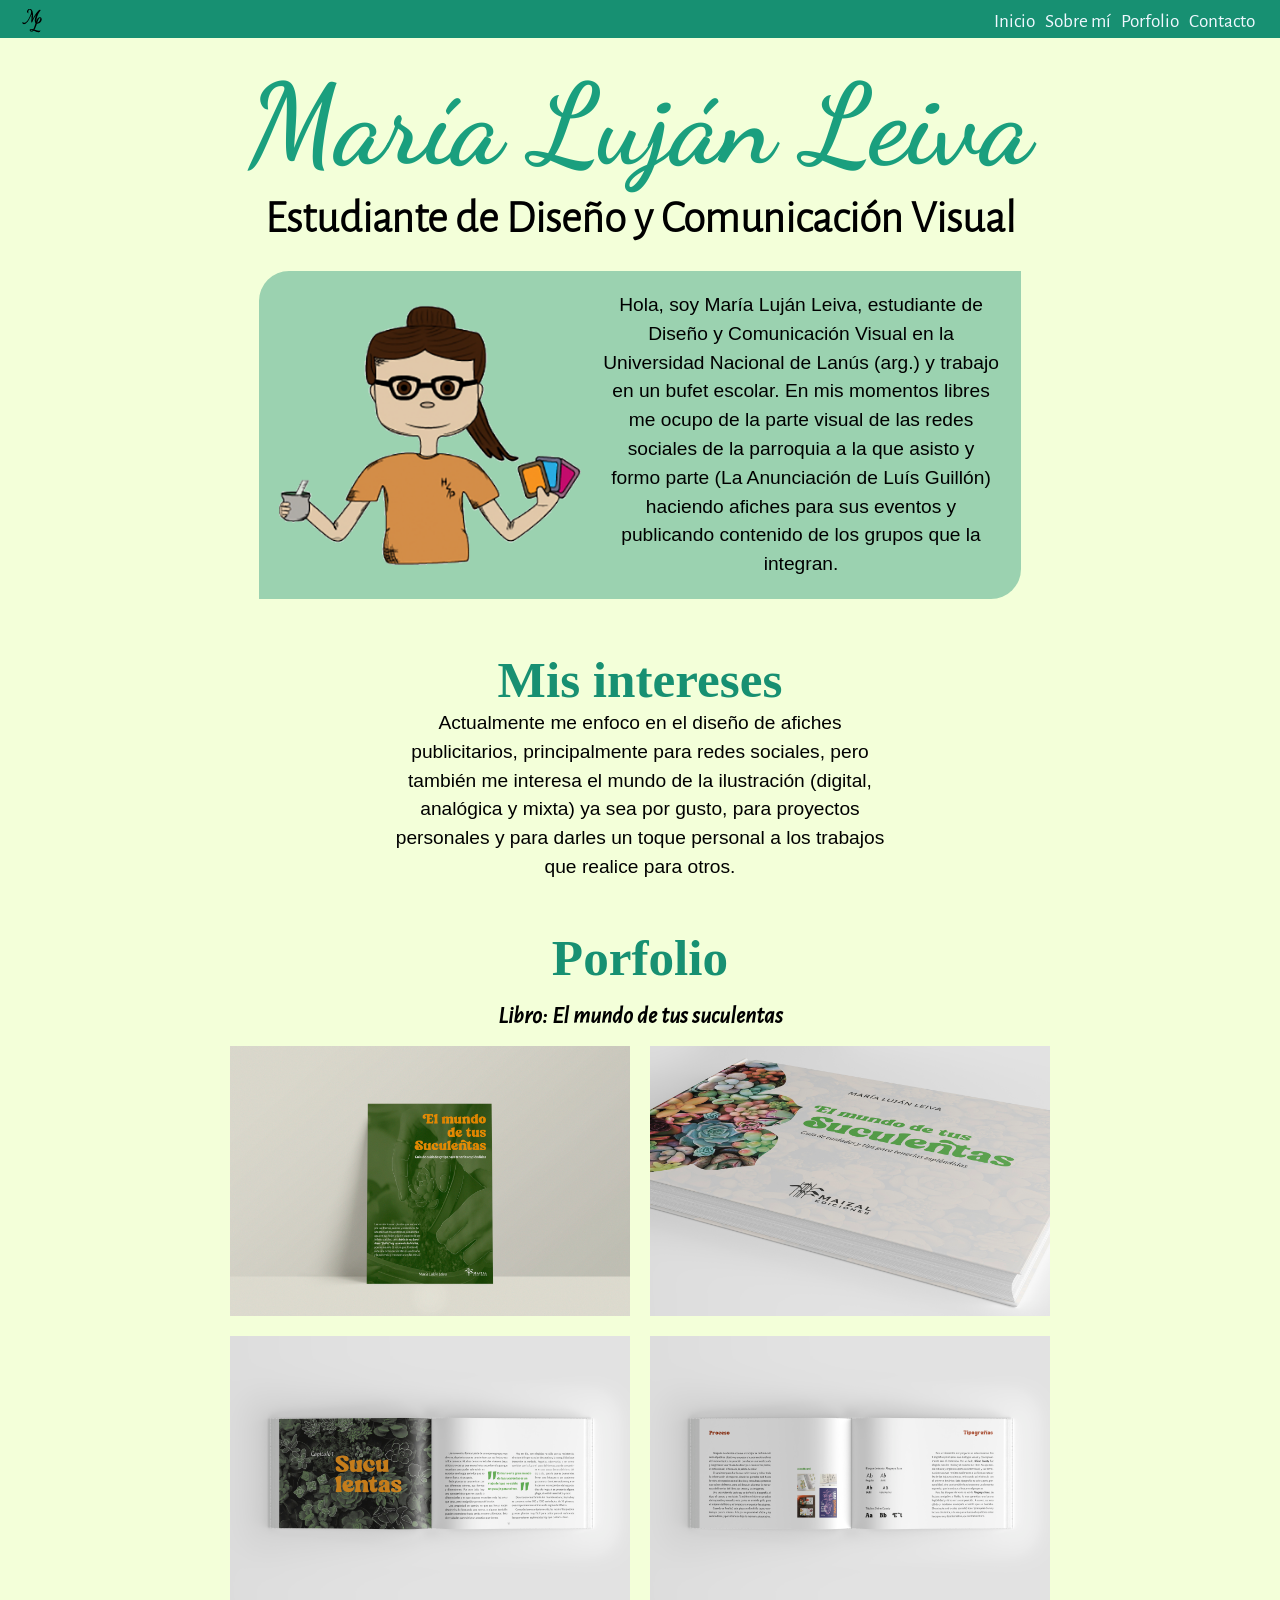
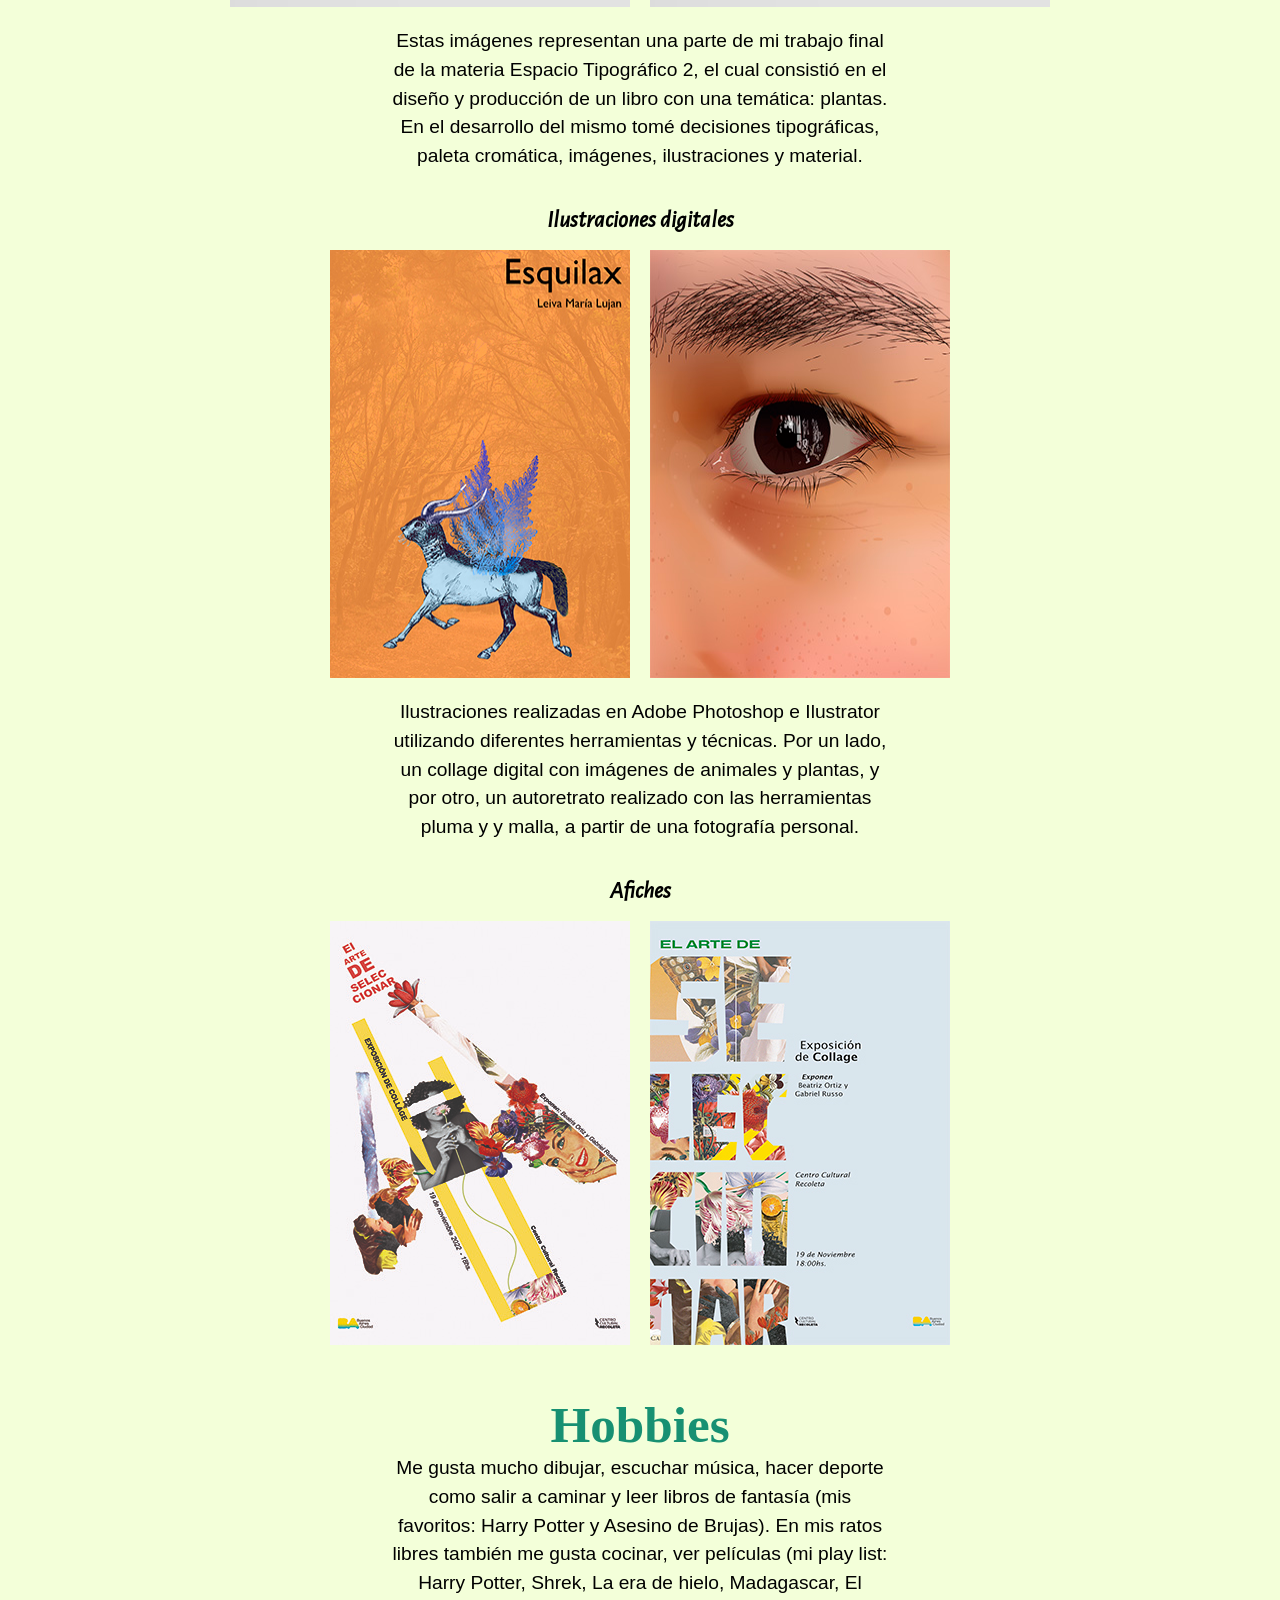
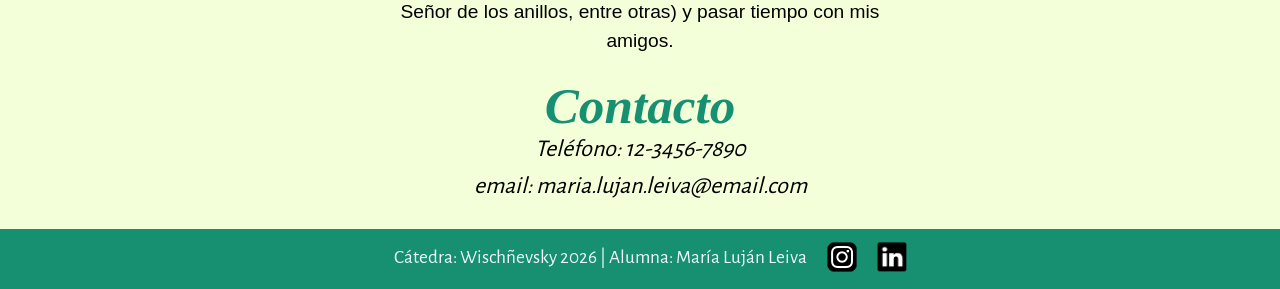
==== index.html @ c5e0c6cf "agregado de porfofolio" ====
<!DOCTYPE html>
<html>
    <head>
        <meta charset="utf-8">
        <title>Primer Trabajo Práctico</title>
        <link href="estilos.css" rel="stylesheet" type="text/css">
        <link rel="icon" type="image/png" href="img/favicom.png">    
    </head>
    <body>
        <header>
            <img src="img/logopersonal.png" alt="Logo">
            <nav class="botonera">
                <a href="#">Inicio</a>
                <a href="#">Sobre mí</a>
                <!--<a href="#">Intereses</a>-->
                <a href="porfolio.html">Porfolio</a>
                <!--<a href="#">Formación</a>-->
                <a href="#">Contacto</a>
            </nav>
        </header>

        <main>  
            <section>
                <h1>María Luján Leiva</h1>
                <h2>Estudiante de Diseño y Comunicación Visual</h2>
                <div class="icono">
                    <img src="img/ilustracion.mia.png" width="302" height="259.84" alt="Autoretrato"> 
                    <p>Hola, soy María Luján Leiva, estudiante de Diseño y Comunicación Visual en la Universidad Nacional de Lanús (arg.) y trabajo en un bufet escolar. En mis momentos libres me ocupo de la parte visual de las redes sociales de la parroquia a la que asisto y formo parte (La Anunciación de Luís Guillón) haciendo afiches para sus eventos y publicando contenido de los grupos que la integran.</p> 
                </div>
            </section>              

            <section class="interes">
                <h3>Mis intereses</h3>
                <p>Actualmente me enfoco en el diseño de afiches publicitarios, principalmente para redes sociales, pero también me interesa el mundo de la ilustración (digital, analógica y mixta) ya sea por gusto, para proyectos personales y para darles un toque personal a los trabajos que realice para otros.</p>
            </section>
            
            <section>
                <h3>Porfolio</h3>
                <h4>Libro: El mundo de tus suculentas</h4>
            </section>
             <section id="trabajos-galeria">
                <img src="img/afiche.jpg" alt="Trabajo práctico ET2"   width="400" height="270.66">  
                <img src="img/libroportada.jpg" alt="Portada de: El mundo de tus suculentas" width="400" height="270.66"> 
                <img src="img/librodoblepagina.jpg" alt="Doble página del libro: El mundo de tus suculentas" width="400" height="270.66"> 
                <img src="img/memoriadescriptivadoblepagina.jpg" alt="Contraportada del libro: El mundo de tus suculentas" width="400" height="270.66"> 
                <p>Estas imágenes representan una parte de mi trabajo final de la materia Espacio Tipográfico 2, el cual consistió en el diseño y producción de un libro con una temática: plantas. En el desarrollo del mismo tomé decisiones tipográficas, paleta cromática, imágenes, ilustraciones y material.</p>
            </section>
            <section>
                <h4>Ilustraciones digitales</h4>
            </section>
            <section id="trabajos-galeria">
                <img src="img/esquilax.jpg" alt="Ilustración digital" width="300" height="428">
                <img src="img/autoretrato.jpg" alt="Autoretrato" width="300" height="428">
                <p>Ilustraciones realizadas en Adobe Photoshop e Ilustrator utilizando diferentes herramientas y técnicas. Por un lado, un collage digital con imágenes de animales y plantas, y por otro, un autoretrato realizado con las herramientas pluma y y malla, a partir de una fotografía personal.</p>
            </section>
            <section>
                <h4>Afiches</h4>
            </section>
            <section id="diseño2">
                <img src="img/afiche.figurativo.jpg" alt="Afiche 1" width="300" height="424"> 
                <img src="img/aficheletristico.jpg" alt="Afiche 2" width="300" height="424"> 
            </section>
                <section>
                    <h3>Hobbies</h3>
                    <p>Me gusta mucho dibujar, escuchar música, hacer deporte como salir a caminar y leer libros de fantasía (mis favoritos: Harry Potter y Asesino de Brujas). En mis ratos libres también me gusta cocinar, ver películas (mi play list: Harry Potter, Shrek, La era de hielo, Madagascar, El Señor de los anillos, entre otras) y pasar tiempo con mis amigos.</p>
                </section>
            <address>
                <h3>Contacto</h3>
                <a href="tel:1234567890">Teléfono: 12-3456-7890</a>
                <a href="mailto:maria.lujan.leiva@email.com">email: maria.lujan.leiva@email.com</a>
            </address>

        </main>
        <footer>
            <div class="contenedor">
                <p>Cátedra: Wischñevsky 2026 | Alumna: María Luján Leiva</p>
            <ul>
                <li>
                    <a href="https://www.instagram.com/lujiileiva?igsh=MWMzNng4cHMzNm1lbA==" target="_blank">
                        <img src="img/instagram-logo.png" alt="Logo de Instagram" width="30" height="30">
                    </a>
                </li>
                <li>
                    <a href="https://www.linkedin.com/in/maria-lujan-leiva-a53203244/?skipRedirect=true" target="_blank">
                        <img src="img/linkedin_logo.png" alt="logo de linkedin" width="30" height="30">
                    </a>
                </li>
            </ul>
        </footer>
    </body>
</html>
---- estilos.css ----
/* css document*/
@charset "utf-8";

@font-face {
    font-family: Dancing Script;
    src: url("fuentes/DancingScript-Regular.ttf") format("truetype");
    font-weight: normal;
    font-style: normal;
}
@font-face {
    font-family: Dancing Script Bold;
    src: url("fuentes/dancingscriptbold.ttf") format("truetype");
    font-weight: bold;
    font-style: normal;
}

@font-face {
    font-family: alegreyaregular;
    src: url("fuentes/alegreyasansregular.ttf") format("truetype");
    font-weight: normal;
    font-style: normal;
}
@font-face {
    font-family: alegreyassb;
    src: url("fuentes/alegreyasansbold.ttf") format("truetype");
    font-weight: bold;
    font-style: normal;
}
@font-face {
    font-family: alegreyassl;
    src: url("fuentes/alegreyasanslight.ttf") format("truetype");
    font-weight: light;
    font-style: normal;
}
@font-face {
    font-family: alegreyassi;
    src: url("fuentes/alegreyasansitalic.ttf") format("truetype");
    font-weight: italic;
    font-style: italic;
}

*{
    margin: 0;
    padding: 0;
    text-decoration: none;
}

body{
    background-color: #f3ffd9;
}

ul{
    list-style: none;
}

.interes{
    padding: 26px;
}

h3{
    font-family: Dancing Script, cursive;
    font-size: 3.2rem;
    color: #179072;
    text-align: center;
    padding-top: 0px;
}

h4{
    font-family: alegreyassi, sans-serif;
    font-size: 1.5rem;
    text-align: center;
    padding: 15px;
}

#trabajos-galeria{
    display: flex;
    flex-direction: row;
    justify-content: center;
    padding: 0px; 
    gap: 20px;
    flex-wrap: wrap;
    max-width: 900px;
}

main{
    display: flex;
    flex-direction: column;
    align-items: center;
}

#diseño2{
    display: flex;
    flex-direction: row;
    justify-content: center;
    align-items: center;
    padding: 0px 50px 50px;
    gap: 20px;
    flex-wrap: wrap;
}

.botonera{
    margin: 0px 15px;
    padding: 1px; 
}

#contactate{
    padding: 0.5px 2px 50px; 
}

address{
    padding: 0px 0px 20px;
}

address a{
    font-family: alegreyaregular;
    font-size: 1.5rem;
    color: #000000;
    padding: 0px 0px 8px; 
    display: flex;
    flex-direction: column;
    align-items: center;
}

.botonera a{
    font-family: alegreyaregular;
    font-size: 1.2rem;
    color: aliceblue;
    padding: 0.5px 3px; 
}
.botonera a:hover{
    color: #25deb0;
    border-radius: 5px;
}

header{
    display: flex;
    flex-direction: row;
    justify-content: space-between;
    align-items: center;
    padding: 8px 6px 5px 20px;
    background-color: #179072;
}

.icono{
    background-color: #17907266;
    display: flex;
    align-items: center;
    padding: 20px;
    margin: 25px;
    gap: 20px;
    flex-direction: row;
    max-width: 762px;
    border-radius: 30px 0px;
}

h1{
    font-family: Dancing Script Bold, cursive;
    font-size: 7rem;
    color: #1a9f7e;
    padding: 20px 0px 0px;
     display: flex;
     justify-content: center;
}

p{
    font-family: alegreya regular, sans-serif;
    font-size: 1.2rem;
    line-height: 1.8rem;
    text-wrap-style: balance;
    text-align: center;
    max-width: 500px;
    padding: 0px 50px 20px;
}

.ilustraciones p{
    padding: 0px 50px;
}

footer{
    background-color: #179072;
    display: flex;
    justify-content: space-around;
    width: 100%;
    height: 60px;
}

.icono p{
    padding: 0;
    max-width: 400px;
}

h2{
    font-family: alegreyassl, sans-serif;
    font-size: 2.8rem;    
    display: flex;
    justify-content: center;
}

footer ul{
        display: flex;
        gap: 20px;
}

.contenedor{
    display: flex;
    align-items: center;
}

.contenedor p{
    color: aliceblue;
    font-family: alegreyaregular, sans-serif;
    font-size: 1.2rem;
    padding: 3px 20px;
}

@media screen and (max-width: 500px){
/* Tengo dudas en cuanto al media: ¿Los valores están bien? y ¿sólo irían las propiedades que cambiamos de cada estilo no? */
    main{
    display: flex;
    flex-direction: column;
    align-items: flex-start;
    }

    p{
    font-family: alegreya regular, sans-serif;
    font-size: 1.8rem;
    line-height: 2rem;
    text-wrap-style: balance;
    text-align: left;
    max-width: 500px;
    padding: 10px 50px 20px;
    }

    .botonera a{
    font-family: alegreyaregular;
    font-size: 1.2rem;
    color: #000000;
    padding: 0.5px 5px; 
    }

    header{
    display: flex;
    flex-direction: row;
    justify-content: space-between;
    align-items: center;
    padding: 25px 10px 20px 30px;
    background-color: #179072;
    }

    h1{
    font-family: Dancing Script Bold, cursive;
    font-size: 5rem;
    color: #1a9f7e;
    padding: 20px 0px 0px 60px;
    display: flex;
    justify-content: left;
    }

    h2{
    font-family: alegreyassl, sans-serif;
    font-size: 2.2rem;    
    display: flex;
    justify-content: left;
    padding: 10px 0px 0px 60px;
    }

    footer{
    background-color: #9198ff;
    display: flex;
    justify-content: space-around;
    width: 100%;
    height: 90px;
    }

}
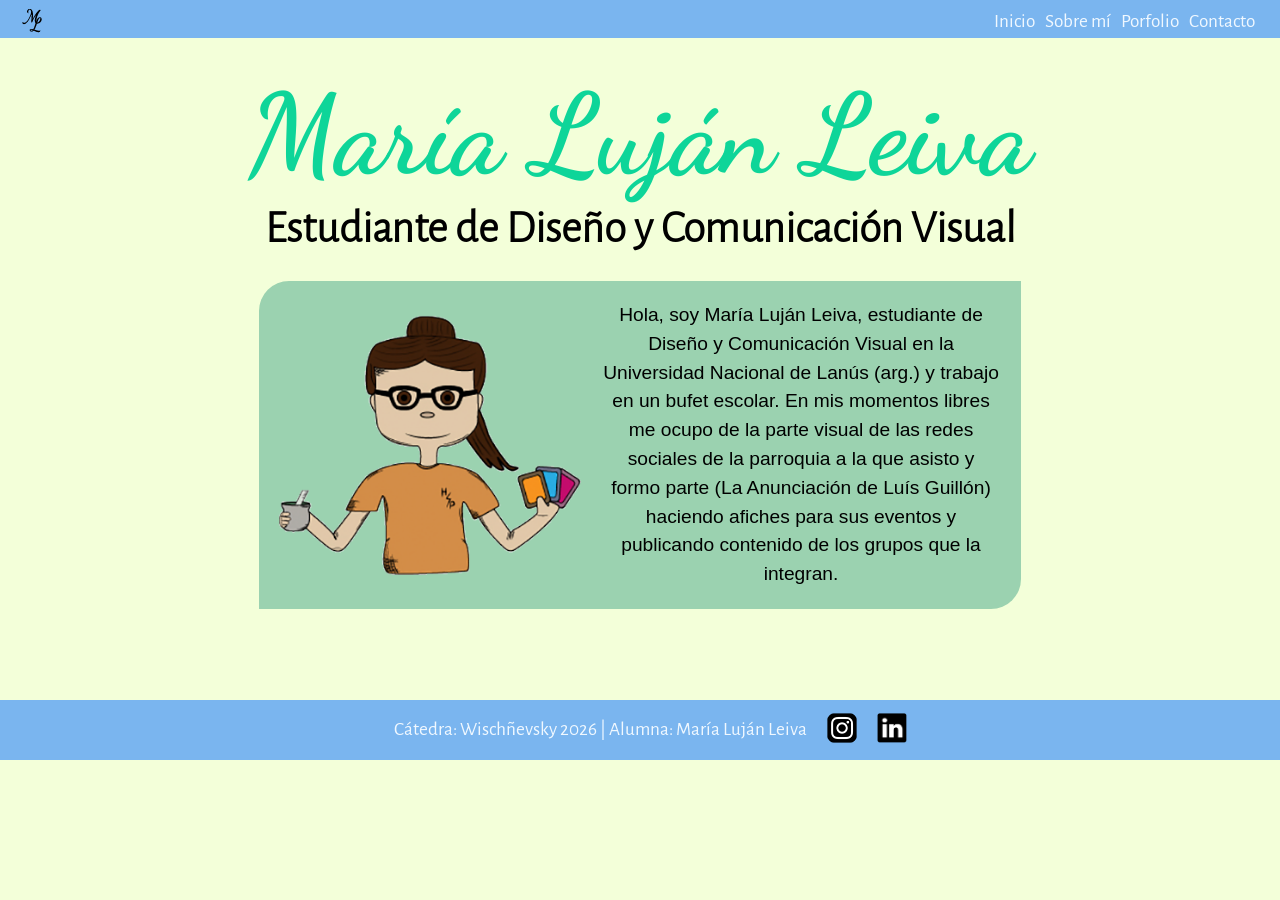
==== commit ec5e75bb: "Nuevo index y porfolio, cambios en css" ====
--- a/index.html
+++ b/index.html
@@ -29,7 +29,7 @@
                 </div>
             </section>              
 
-            <section class="interes">
+           <!-- <section class="interes">
                 <h3>Mis intereses</h3>
                 <p>Actualmente me enfoco en el diseño de afiches publicitarios, principalmente para redes sociales, pero también me interesa el mundo de la ilustración (digital, analógica y mixta) ya sea por gusto, para proyectos personales y para darles un toque personal a los trabajos que realice para otros.</p>
             </section>
@@ -68,9 +68,9 @@
                 <h3>Contacto</h3>
                 <a href="tel:1234567890">Teléfono: 12-3456-7890</a>
                 <a href="mailto:maria.lujan.leiva@email.com">email: maria.lujan.leiva@email.com</a>
-            </address>
+            </address>-->
+        </main>
 
-        </main>
         <footer>
             <div class="contenedor">
                 <p>Cátedra: Wischñevsky 2026 | Alumna: María Luján Leiva</p>
--- a/estilos.css
+++ b/estilos.css
@@ -60,7 +60,7 @@
 h3{
     font-family: Dancing Script, cursive;
     font-size: 3.2rem;
-    color: #179072;
+    color: #0ED599;
     text-align: center;
     padding-top: 0px;
 }
@@ -86,6 +86,7 @@
     display: flex;
     flex-direction: column;
     align-items: center;
+    padding: 10px 0px 66px;
 }
 
 #diseño2{
@@ -138,7 +139,7 @@
     justify-content: space-between;
     align-items: center;
     padding: 8px 6px 5px 20px;
-    background-color: #179072;
+    background-color: #7AB5EF;
 }
 
 .icono{
@@ -156,7 +157,7 @@
 h1{
     font-family: Dancing Script Bold, cursive;
     font-size: 7rem;
-    color: #1a9f7e;
+    color: #0ED599;
     padding: 20px 0px 0px;
      display: flex;
      justify-content: center;
@@ -177,7 +178,7 @@
 }
 
 footer{
-    background-color: #179072;
+    background-color: #7AB5EF;
     display: flex;
     justify-content: space-around;
     width: 100%;
@@ -213,7 +214,26 @@
     padding: 3px 20px;
 }
 
-@media screen and (max-width: 500px){
+.hero{
+    display: flex;
+    flex-direction: column;
+    align-items: center;
+    padding: 20px 0px 50px;
+}
+
+#galerias{
+    display: flex;
+    flex-direction: row;
+    align-items: left;
+    padding: 15px 10px 15px 10px;
+    box-sizing: border-box;
+    overflow-x: auto;
+    scroll-behavior: smooth;
+    gap: 20px;
+}
+
+
+@media screen and (min-width: 500px) and (max-width: 1200px) {
 /* Tengo dudas en cuanto al media: ¿Los valores están bien? y ¿sólo irían las propiedades que cambiamos de cada estilo no? */
     main{
     display: flex;
@@ -244,13 +264,13 @@
     justify-content: space-between;
     align-items: center;
     padding: 25px 10px 20px 30px;
-    background-color: #179072;
+    background-color: #7AB5EF;
     }
 
     h1{
     font-family: Dancing Script Bold, cursive;
     font-size: 5rem;
-    color: #1a9f7e;
+    color: #0ED599;
     padding: 20px 0px 0px 60px;
     display: flex;
     justify-content: left;
@@ -264,8 +284,36 @@
     padding: 10px 0px 0px 60px;
     }
 
+    .icono{
+    background-color: #17907266;
+    display: flex;
+    align-items: left;
+    padding: 20px 60px 10px 60px;
+    margin: 25px;
+    gap: 20px;
+    flex-direction: row;
+    max-width: 762px;
+    border-radius: 30px 0px;
+    }
+
+    h3{
+    font-family: Dancing Script, cursive;
+    font-size: 3.2rem;
+    color: #179072;
+    text-align: left;
+    padding: 0px 40px;
+    }
+
+    .interes{
+    padding: 20px 40px;
+    }
+
+    .interes p{
+    padding: 10px 40px;
+    }
+
     footer{
-    background-color: #9198ff;
+    background-color: #7AB5EF;
     display: flex;
     justify-content: space-around;
     width: 100%;
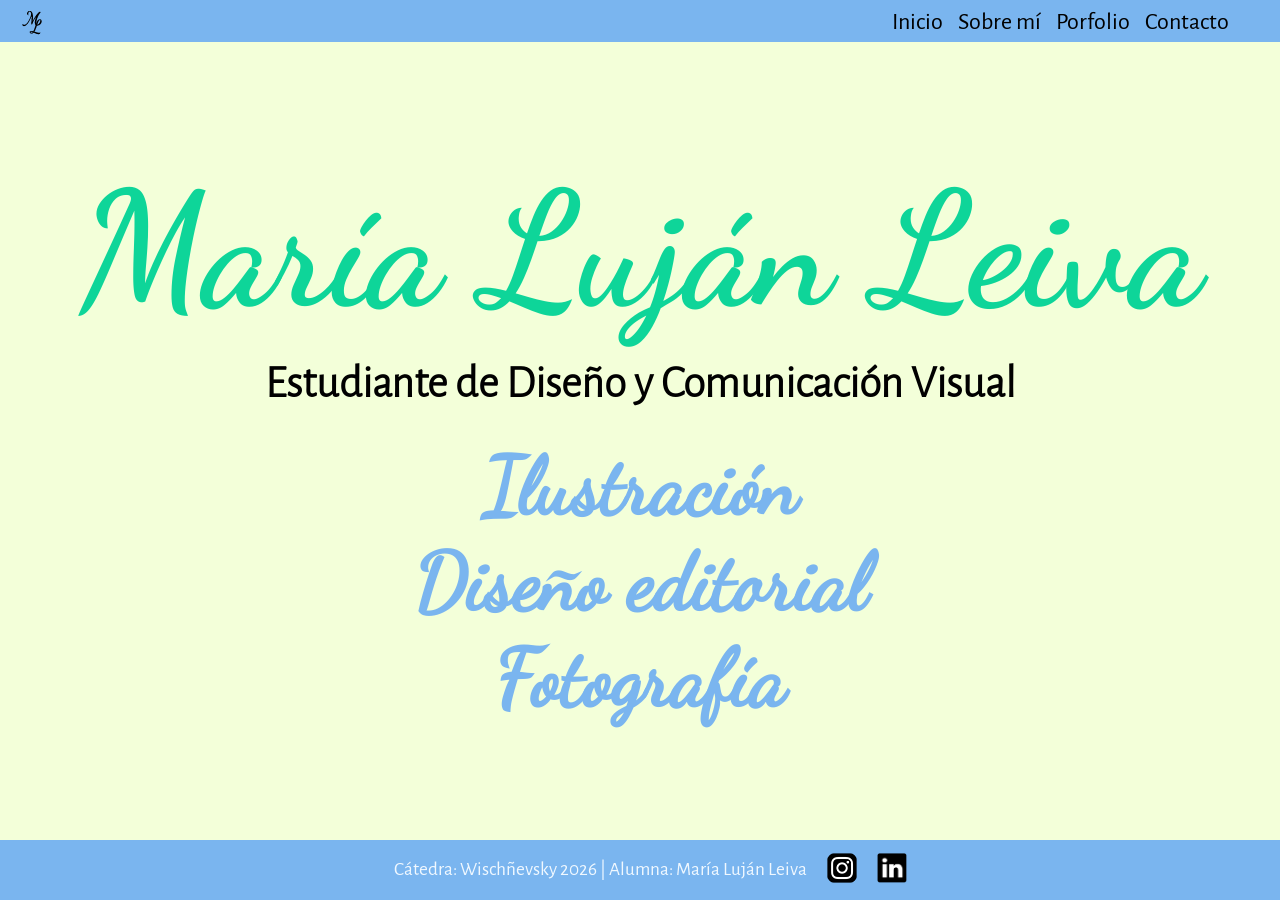
==== commit 6de23a13: "corrección de tipografía y estilos" ====
--- a/index.html
+++ b/index.html
@@ -2,7 +2,7 @@
 <html>
     <head>
         <meta charset="utf-8">
-        <title>Primer Trabajo Práctico</title>
+        <title>Porfolio personal</title>
         <link href="estilos.css" rel="stylesheet" type="text/css">
         <link rel="icon" type="image/png" href="img/favicom.png">    
     </head>
@@ -19,21 +19,22 @@
             </nav>
         </header>
 
-        <main>  
-            <section>
+        <main id="index">  
+            <section id="cabecera">
                 <h1>María Luján Leiva</h1>
                 <h2>Estudiante de Diseño y Comunicación Visual</h2>
-                <div class="icono">
+                <!--<div class="icono">
                     <img src="img/ilustracion.mia.png" width="302" height="259.84" alt="Autoretrato"> 
                     <p>Hola, soy María Luján Leiva, estudiante de Diseño y Comunicación Visual en la Universidad Nacional de Lanús (arg.) y trabajo en un bufet escolar. En mis momentos libres me ocupo de la parte visual de las redes sociales de la parroquia a la que asisto y formo parte (La Anunciación de Luís Guillón) haciendo afiches para sus eventos y publicando contenido de los grupos que la integran.</p> 
-                </div>
-            </section>              
-
-           <!-- <section class="interes">
-                <h3>Mis intereses</h3>
-                <p>Actualmente me enfoco en el diseño de afiches publicitarios, principalmente para redes sociales, pero también me interesa el mundo de la ilustración (digital, analógica y mixta) ya sea por gusto, para proyectos personales y para darles un toque personal a los trabajos que realice para otros.</p>
+                </div>-->
             </section>
-            
+            <section class="areas">
+                <h3>Ilustración</h3>
+                <h3>Diseño editorial</h3>
+                <h3>Fotografía</h3>
+            </section>
+            <!-- si todo lo que está a continuación no se va a ver en ningún aspecto y/o ya lo pasaste a otro html no tiene sentido que siga comentado acá -->
+           <!-- 
             <section>
                 <h3>Porfolio</h3>
                 <h4>Libro: El mundo de tus suculentas</h4>
--- a/estilos.css
+++ b/estilos.css
@@ -2,8 +2,8 @@
 @charset "utf-8";
 
 @font-face {
-    font-family: Dancing Script;
-    src: url("fuentes/DancingScript-Regular.ttf") format("truetype");
+    font-family: dancingscriptr;
+    src: url("fuentes/dancingscript-regular.ttf") format("truetype");
     font-weight: normal;
     font-style: normal;
 }
@@ -47,69 +47,34 @@
 
 body{
     background-color: #f3ffd9;
+    min-height: 100vh;
+    display: flex;
+    flex-direction: column;
+    justify-content: space-between;
 }
 
 ul{
     list-style: none;
 }
 
-.interes{
-    padding: 26px;
-}
-
-h3{
-    font-family: Dancing Script, cursive;
-    font-size: 3.2rem;
-    color: #0ED599;
-    text-align: center;
-    padding-top: 0px;
-}
 
 h4{
     font-family: alegreyassi, sans-serif;
-    font-size: 1.5rem;
+    font-size: 2rem;
     text-align: center;
     padding: 15px;
 }
 
-#trabajos-galeria{
-    display: flex;
-    flex-direction: row;
-    justify-content: center;
-    padding: 0px; 
-    gap: 20px;
-    flex-wrap: wrap;
-    max-width: 900px;
-}
-
-main{
-    display: flex;
-    flex-direction: column;
-    align-items: center;
-    padding: 10px 0px 66px;
-}
-
-#diseño2{
-    display: flex;
-    flex-direction: row;
-    justify-content: center;
-    align-items: center;
-    padding: 0px 50px 50px;
-    gap: 20px;
-    flex-wrap: wrap;
-}
 
 .botonera{
     margin: 0px 15px;
-    padding: 1px; 
-}
-
-#contactate{
-    padding: 0.5px 2px 50px; 
+    padding: 0px 30px; 
+    display: flex;
+    gap: 15px;
 }
 
 address{
-    padding: 0px 0px 20px;
+    padding: 0px 0px 20px; /* si vas a usar una sola propiedad de padding te conviene establecer solo esa (bottom) porque técnicamente ya estableciste en el selector universal que todos tienen que ser de cero, entonces estás repitiendo y no es correcto */
 }
 
 address a{
@@ -124,12 +89,12 @@
 
 .botonera a{
     font-family: alegreyaregular;
-    font-size: 1.2rem;
-    color: aliceblue;
-    padding: 0.5px 3px; 
-}
+    font-size: 1.5rem;
+    color: #000000;
+}
+
 .botonera a:hover{
-    color: #25deb0;
+    background-color: #25deb0;
     border-radius: 5px;
 }
 
@@ -142,39 +107,90 @@
     background-color: #7AB5EF;
 }
 
-.icono{
-    background-color: #17907266;
-    display: flex;
-    align-items: center;
-    padding: 20px;
-    margin: 25px;
-    gap: 20px;
-    flex-direction: row;
-    max-width: 762px;
-    border-radius: 30px 0px;
+main{
+    display: flex;
+    height: 920px;
+    padding: 25px 60px;
+    flex-direction: column;
+    align-items: center;
+    gap: 28px;
+}
+
+#cabecera{
+    display: flex;
+    width: 100%;
+    flex-direction: column;
+    justify-content: center;
+    align-items: center;
+    gap: 10px;
+}
+
+.áreas{
+    display: flex;
+    flex-direction: row;
+    justify-content: center;
+    align-items: center;
+    gap: 50px;
+}
+
+
+
+#index{
+    display: flex;
+    height: auto;
+    padding: 25px 60px;
+    flex-direction: column;
+    align-items: center;
+    gap: 28px;
+    align-self: stretch;
+}
+
+h3{
+    font-family: dancingscriptr, cursive;
+    font-size: 5rem;
+    color: #7AB5EF;
+    text-align: center;
+    padding-top: 0px;
+    animation-name: titulares;
+    animation-duration: 3s;
+    animation-timing-function: ease-in-out;
+    animation-direction: normal;
+    animation-iteration-count: infinite;
+    animation-timing-function: ease-in-out;
+    animation-fill-mode: none;
+    animation-play-state: running;
+}
+
+@keyframes titulares {
+    0% {
+        color: #7AB5EF;
+    }
+    50% {
+        color: #179072;
+    }
+    100% {
+        color: #7AB5EF;
+    }
 }
 
 h1{
     font-family: Dancing Script Bold, cursive;
-    font-size: 7rem;
     color: #0ED599;
-    padding: 20px 0px 0px;
-     display: flex;
-     justify-content: center;
+    font-size: 10rem;
+    font-style: normal;
+    font-weight: 700px;
+    line-height: normal;
+
 }
 
 p{
     font-family: alegreya regular, sans-serif;
-    font-size: 1.2rem;
-    line-height: 1.8rem;
+    font-size: 1.4rem;
+    line-height: 1.9rem;
     text-wrap-style: balance;
-    text-align: center;
+    text-align: left;
     max-width: 500px;
-    padding: 0px 50px 20px;
-}
-
-.ilustraciones p{
-    padding: 0px 50px;
+    padding: 15px 30px 0px;
 }
 
 footer{
@@ -193,8 +209,6 @@
 h2{
     font-family: alegreyassl, sans-serif;
     font-size: 2.8rem;    
-    display: flex;
-    justify-content: center;
 }
 
 footer ul{
@@ -214,27 +228,49 @@
     padding: 3px 20px;
 }
 
+#porfolio{
+    width: 100%;
+    display: flex;
+    flex-direction: column;
+    align-items: flex-start;
+    gap: 30px;
+    padding: 10px 0 10px 50px;
+}
+
 .hero{
     display: flex;
-    flex-direction: column;
-    align-items: center;
-    padding: 20px 0px 50px;
-}
+    flex-direction: row;
+    align-items: center;
+    padding: 20px 0px 0px;
+    gap: 30px;
+}
+
+.contenido{
+    display: flex;
+    flex-direction: column;
+    align-items: flex-start;
+    padding: 0px 0px 20px;
+    gap: 20px;
+}
+
+/*.contenido h3{
+    animation-name: none;
+    color: #000000;
+
+}*/
 
 #galerias{
     display: flex;
     flex-direction: row;
-    align-items: left;
-    padding: 15px 10px 15px 10px;
-    box-sizing: border-box;
-    overflow-x: auto;
-    scroll-behavior: smooth;
-    gap: 20px;
+    justify-content: left;
+    height: 555px;
+    padding: 5px 0px 0px 20px;
+    align-items: flex-start;
+    gap: 50px;
 }
 
 
 @media screen and (min-width: 500px) and (max-width: 1200px) {
-/* Tengo dudas en cuanto al media: ¿Los valores están bien? y ¿sólo irían las propiedades que cambiamos de cada estilo no? */
     main{
     display: flex;
     flex-direction: column;
@@ -304,14 +340,6 @@
     padding: 0px 40px;
     }
 
-    .interes{
-    padding: 20px 40px;
-    }
-
-    .interes p{
-    padding: 10px 40px;
-    }
-
     footer{
     background-color: #7AB5EF;
     display: flex;
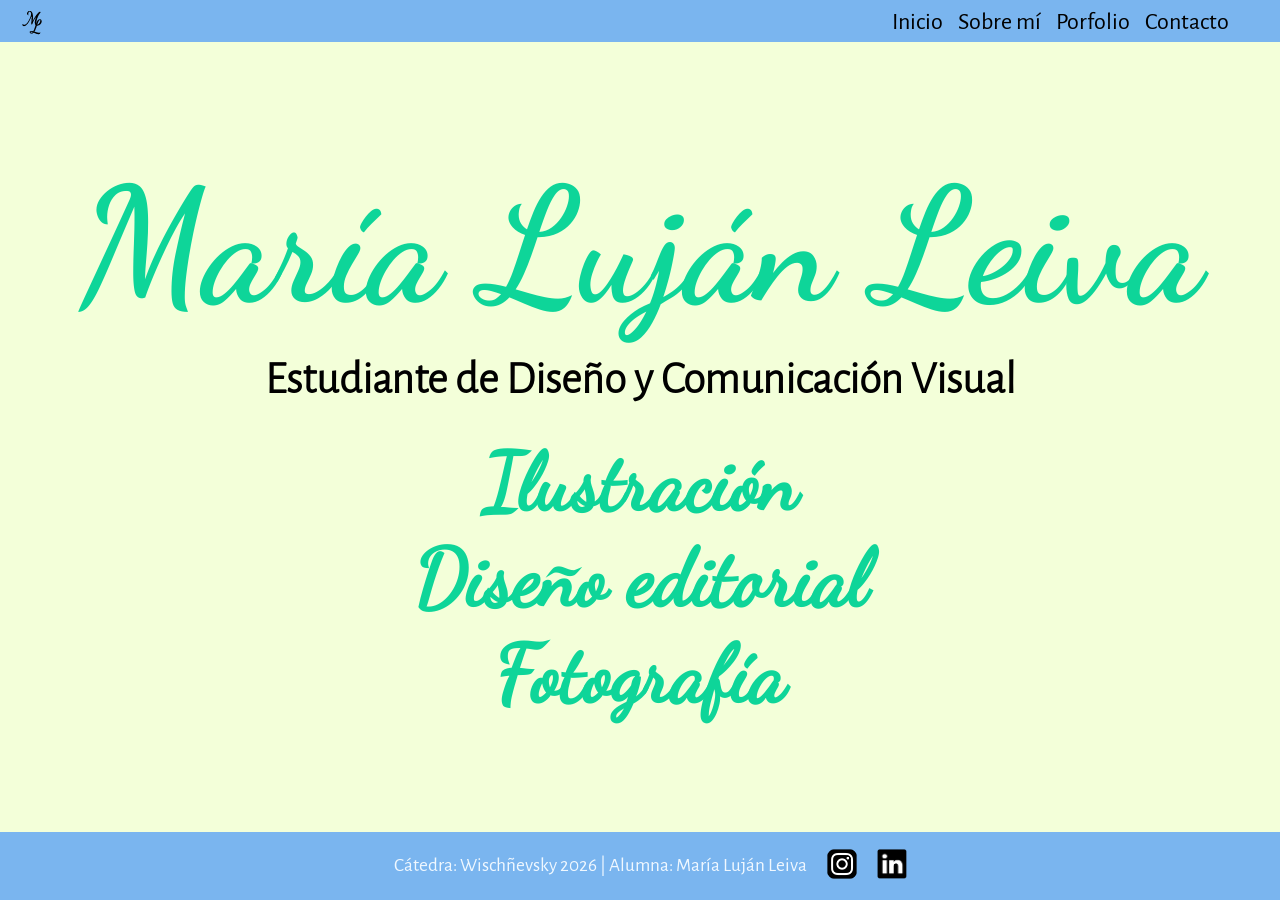
==== commit e4ec200d: "Incorporación de galeria, multimedia y script" ====
--- a/index.html
+++ b/index.html
@@ -23,53 +23,12 @@
             <section id="cabecera">
                 <h1>María Luján Leiva</h1>
                 <h2>Estudiante de Diseño y Comunicación Visual</h2>
-                <!--<div class="icono">
-                    <img src="img/ilustracion.mia.png" width="302" height="259.84" alt="Autoretrato"> 
-                    <p>Hola, soy María Luján Leiva, estudiante de Diseño y Comunicación Visual en la Universidad Nacional de Lanús (arg.) y trabajo en un bufet escolar. En mis momentos libres me ocupo de la parte visual de las redes sociales de la parroquia a la que asisto y formo parte (La Anunciación de Luís Guillón) haciendo afiches para sus eventos y publicando contenido de los grupos que la integran.</p> 
-                </div>-->
             </section>
             <section class="areas">
                 <h3>Ilustración</h3>
                 <h3>Diseño editorial</h3>
                 <h3>Fotografía</h3>
             </section>
-            <!-- si todo lo que está a continuación no se va a ver en ningún aspecto y/o ya lo pasaste a otro html no tiene sentido que siga comentado acá -->
-           <!-- 
-            <section>
-                <h3>Porfolio</h3>
-                <h4>Libro: El mundo de tus suculentas</h4>
-            </section>
-             <section id="trabajos-galeria">
-                <img src="img/afiche.jpg" alt="Trabajo práctico ET2"   width="400" height="270.66">  
-                <img src="img/libroportada.jpg" alt="Portada de: El mundo de tus suculentas" width="400" height="270.66"> 
-                <img src="img/librodoblepagina.jpg" alt="Doble página del libro: El mundo de tus suculentas" width="400" height="270.66"> 
-                <img src="img/memoriadescriptivadoblepagina.jpg" alt="Contraportada del libro: El mundo de tus suculentas" width="400" height="270.66"> 
-                <p>Estas imágenes representan una parte de mi trabajo final de la materia Espacio Tipográfico 2, el cual consistió en el diseño y producción de un libro con una temática: plantas. En el desarrollo del mismo tomé decisiones tipográficas, paleta cromática, imágenes, ilustraciones y material.</p>
-            </section>
-            <section>
-                <h4>Ilustraciones digitales</h4>
-            </section>
-            <section id="trabajos-galeria">
-                <img src="img/esquilax.jpg" alt="Ilustración digital" width="300" height="428">
-                <img src="img/autoretrato.jpg" alt="Autoretrato" width="300" height="428">
-                <p>Ilustraciones realizadas en Adobe Photoshop e Ilustrator utilizando diferentes herramientas y técnicas. Por un lado, un collage digital con imágenes de animales y plantas, y por otro, un autoretrato realizado con las herramientas pluma y y malla, a partir de una fotografía personal.</p>
-            </section>
-            <section>
-                <h4>Afiches</h4>
-            </section>
-            <section id="diseño2">
-                <img src="img/afiche.figurativo.jpg" alt="Afiche 1" width="300" height="424"> 
-                <img src="img/aficheletristico.jpg" alt="Afiche 2" width="300" height="424"> 
-            </section>
-                <section>
-                    <h3>Hobbies</h3>
-                    <p>Me gusta mucho dibujar, escuchar música, hacer deporte como salir a caminar y leer libros de fantasía (mis favoritos: Harry Potter y Asesino de Brujas). En mis ratos libres también me gusta cocinar, ver películas (mi play list: Harry Potter, Shrek, La era de hielo, Madagascar, El Señor de los anillos, entre otras) y pasar tiempo con mis amigos.</p>
-                </section>
-            <address>
-                <h3>Contacto</h3>
-                <a href="tel:1234567890">Teléfono: 12-3456-7890</a>
-                <a href="mailto:maria.lujan.leiva@email.com">email: maria.lujan.leiva@email.com</a>
-            </address>-->
         </main>
 
         <footer>
--- a/estilos.css
+++ b/estilos.css
@@ -39,6 +39,14 @@
     font-style: italic;
 }
 
+:root {
+    --color-primario: #0ED599;
+    --color-secundario: #7AB5EF;
+    --color-fondo: #f3ffd9;
+    --color-texto: #000000;
+    --color-detalles: #f0f8ff;
+}
+
 *{
     margin: 0;
     padding: 0;
@@ -46,7 +54,7 @@
 }
 
 body{
-    background-color: #f3ffd9;
+    background-color: var(--color-fondo);
     min-height: 100vh;
     display: flex;
     flex-direction: column;
@@ -61,8 +69,8 @@
 h4{
     font-family: alegreyassi, sans-serif;
     font-size: 2rem;
-    text-align: center;
-    padding: 15px;
+    text-align: left;
+    padding: 15px 0px;
 }
 
 
@@ -73,28 +81,15 @@
     gap: 15px;
 }
 
-address{
-    padding: 0px 0px 20px; /* si vas a usar una sola propiedad de padding te conviene establecer solo esa (bottom) porque técnicamente ya estableciste en el selector universal que todos tienen que ser de cero, entonces estás repitiendo y no es correcto */
-}
-
-address a{
-    font-family: alegreyaregular;
-    font-size: 1.5rem;
-    color: #000000;
-    padding: 0px 0px 8px; 
-    display: flex;
-    flex-direction: column;
-    align-items: center;
-}
 
 .botonera a{
     font-family: alegreyaregular;
     font-size: 1.5rem;
-    color: #000000;
+    color: var(--color-texto);
 }
 
 .botonera a:hover{
-    background-color: #25deb0;
+    background-color: var(--color-primario);
     border-radius: 5px;
 }
 
@@ -104,12 +99,15 @@
     justify-content: space-between;
     align-items: center;
     padding: 8px 6px 5px 20px;
-    background-color: #7AB5EF;
+    background-color: var(--color-secundario);
+    position: sticky;
+    top: 0;
 }
 
 main{
     display: flex;
     height: 920px;
+    width: auto;
     padding: 25px 60px;
     flex-direction: column;
     align-items: center;
@@ -148,7 +146,7 @@
 h3{
     font-family: dancingscriptr, cursive;
     font-size: 5rem;
-    color: #7AB5EF;
+    color: var(--color-primario);
     text-align: center;
     padding-top: 0px;
     animation-name: titulares;
@@ -163,19 +161,19 @@
 
 @keyframes titulares {
     0% {
-        color: #7AB5EF;
+        color: var(--color-secundario);
     }
     50% {
-        color: #179072;
+        color: var(--color-primario);
     }
     100% {
-        color: #7AB5EF;
+        color: var(--color-detalles);
     }
 }
 
 h1{
     font-family: Dancing Script Bold, cursive;
-    color: #0ED599;
+    color: var(--color-primario);
     font-size: 10rem;
     font-style: normal;
     font-weight: 700px;
@@ -194,11 +192,11 @@
 }
 
 footer{
-    background-color: #7AB5EF;
+    background-color: var(--color-secundario);
     display: flex;
     justify-content: space-around;
     width: 100%;
-    height: 60px;
+    height: 68px;
 }
 
 .icono p{
@@ -206,6 +204,11 @@
     max-width: 400px;
 }
 
+.libro p{
+    padding: 10px 0px;
+    min-width: 70%;
+}
+
 h2{
     font-family: alegreyassl, sans-serif;
     font-size: 2.8rem;    
@@ -222,28 +225,33 @@
 }
 
 .contenedor p{
-    color: aliceblue;
+    color: var(--color-detalles);
     font-family: alegreyaregular, sans-serif;
     font-size: 1.2rem;
     padding: 3px 20px;
 }
 
 #porfolio{
-    width: 100%;
     display: flex;
     flex-direction: column;
     align-items: flex-start;
     gap: 30px;
     padding: 10px 0 10px 50px;
-}
-
-.hero{
+    flex: 1;
+}
+
+#porfolio p{
+    padding: 40px 0px 20px;
+    max-width: 400px;
+}
+
+#hero{
     display: flex;
     flex-direction: row;
     align-items: center;
     padding: 20px 0px 0px;
     gap: 30px;
-}
+}s
 
 .contenido{
     display: flex;
@@ -253,23 +261,91 @@
     gap: 20px;
 }
 
-/*.contenido h3{
-    animation-name: none;
-    color: #000000;
-
-}*/
-
 #galerias{
     display: flex;
-    flex-direction: row;
-    justify-content: left;
-    height: 555px;
-    padding: 5px 0px 0px 20px;
+    flex-wrap: wrap;
+    gap: 20px;
+    height: auto;
+    padding: 5px 0px;
     align-items: flex-start;
     gap: 50px;
-}
-
-
+    width: 100%;
+}
+
+
+.figurativo{
+    display: flex;
+    height: 920px;
+    padding: 25px 60px;
+    flex-direction: column;
+    align-items: center;
+    gap: 28px;
+    justify-content: center;
+}
+
+#editoriales{
+    display: flex;
+    flex-wrap: wrap;
+    gap: 20px;
+    height: auto;
+    padding: 5px 0px;
+    align-items: flex-start;
+}
+
+.ilustracion p{
+    padding: 10px 0px;
+    min-width: 70%;
+}
+
+.tipografia{
+    display: flex;
+    height: 920px;
+    padding: 25px 60px;
+    flex-direction: column;
+    align-items: center;
+    gap: 28px;
+    justify-content: center;
+}
+
+.tipografia2{
+    display: flex;
+    max-height: 920px;
+    max-width: 1000px;
+    padding: 25px 0px;
+    flex-direction: column;
+    align-items: center;
+    gap: 28px;
+    justify-content: center;
+}
+
+video{
+    object-fit: contain;
+    overflow-clip-margin: content-box;
+    overflow: clip;
+}
+
+.video-contenido{
+    display: flex;
+    height: auto;
+    padding: 25px 0px;
+    flex-direction: column;
+    align-items: center;
+    gap: 28px;
+    justify-content: center;
+}
+
+.zoomable {
+  transition: transform 0.3s ease;
+  cursor: pointer;
+}
+
+.zoomable.zoomed {
+  transform: scale(1.2);
+  box-shadow: 0 4px 12px rgba(0,0,0,0.3);
+}
+
+
+/* Estilos para mobile y otras pantallas*/
 @media screen and (min-width: 500px) and (max-width: 1200px) {
     main{
     display: flex;
@@ -300,7 +376,7 @@
     justify-content: space-between;
     align-items: center;
     padding: 25px 10px 20px 30px;
-    background-color: #7AB5EF;
+    background-color: var(--color-secundario);
     }
 
     h1{
@@ -320,28 +396,16 @@
     padding: 10px 0px 0px 60px;
     }
 
-    .icono{
-    background-color: #17907266;
-    display: flex;
-    align-items: left;
-    padding: 20px 60px 10px 60px;
-    margin: 25px;
-    gap: 20px;
-    flex-direction: row;
-    max-width: 762px;
-    border-radius: 30px 0px;
-    }
-
     h3{
     font-family: Dancing Script, cursive;
     font-size: 3.2rem;
-    color: #179072;
+    color: var(--color-primario);
     text-align: left;
     padding: 0px 40px;
     }
 
     footer{
-    background-color: #7AB5EF;
+    background-color: var(--color-secundario);
     display: flex;
     justify-content: space-around;
     width: 100%;
